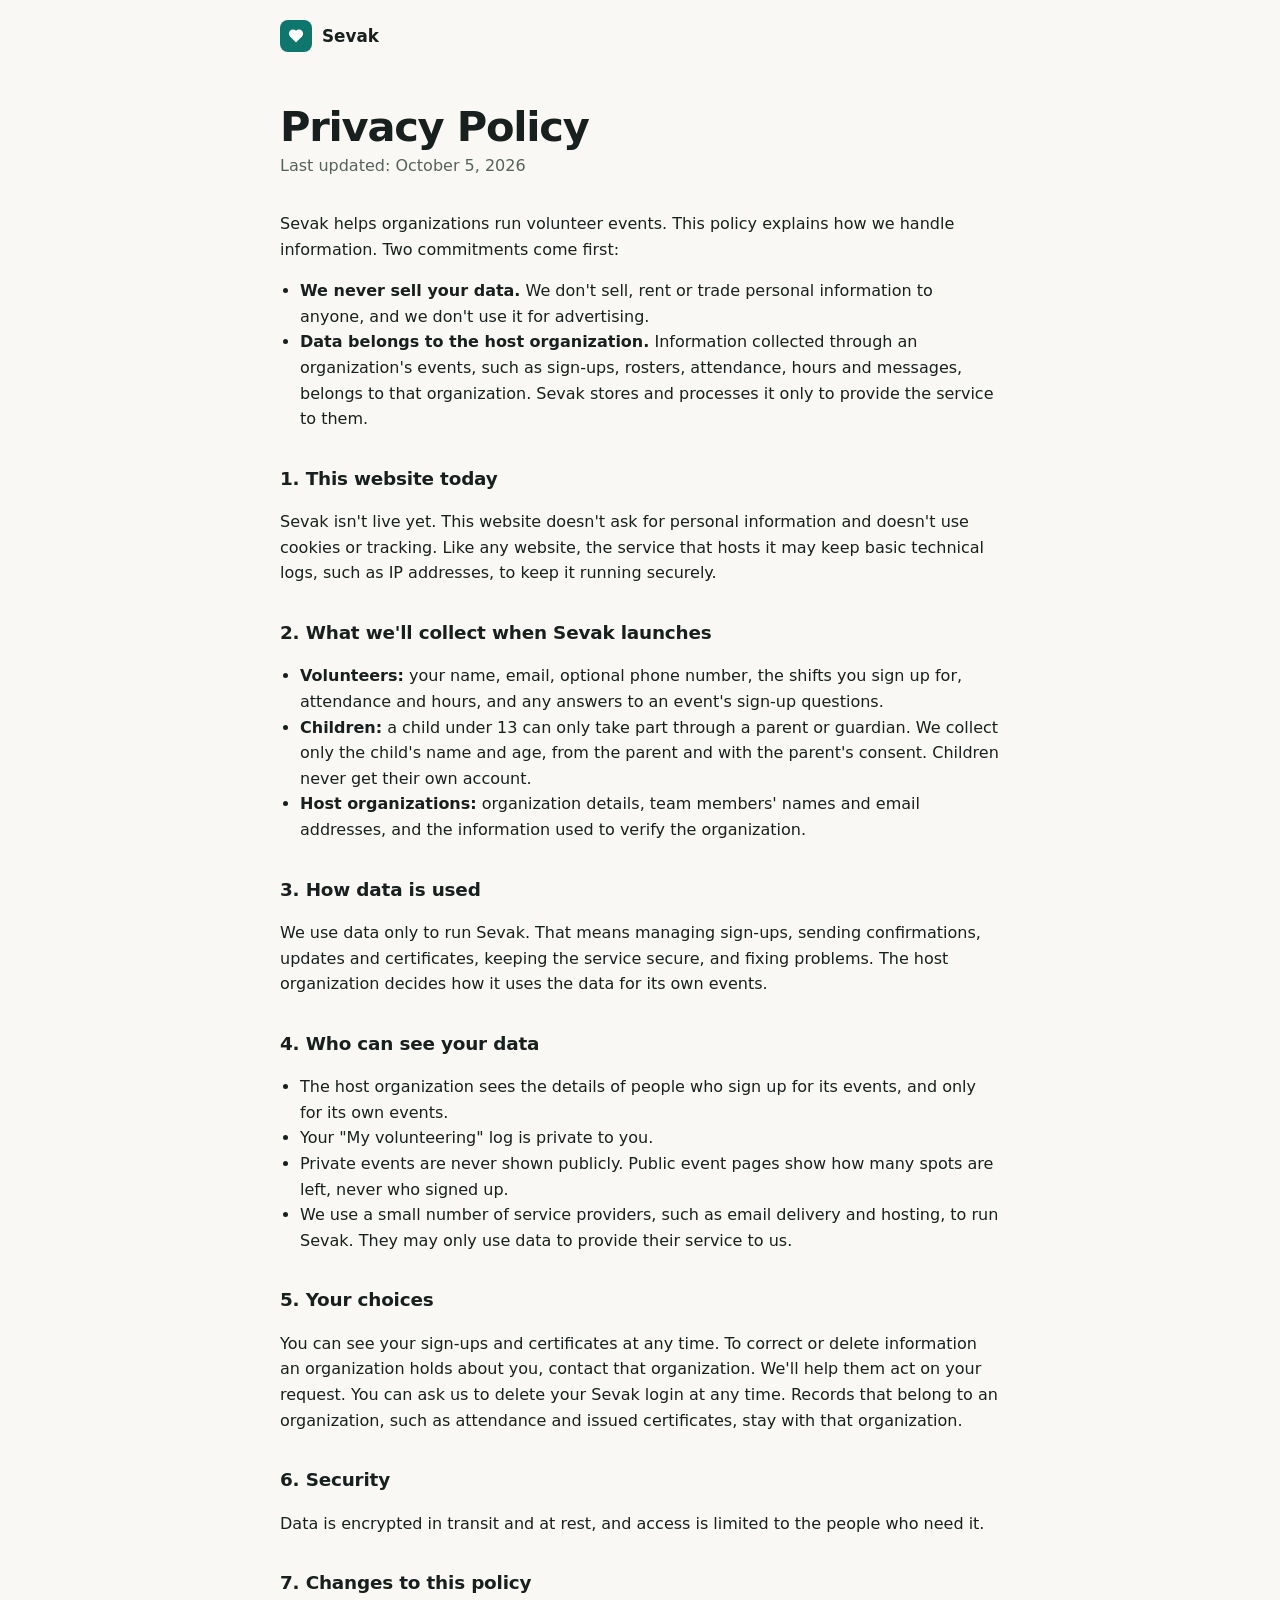
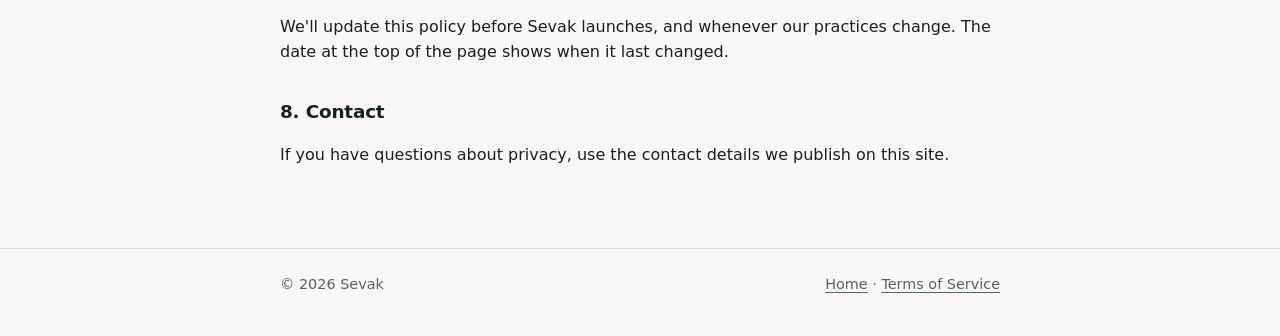
==== privacy.html @ 852b7315 "Add Privacy Policy page and link it from all footers States that data is never sold and that data co" ====
<!doctype html>
<html lang="en">
<head>
  <meta charset="utf-8">
  <meta name="viewport" content="width=device-width, initial-scale=1">
  <title>Privacy Policy · Sevak</title>
  <meta name="description" content="Privacy Policy for Sevak. We never sell your data, and data collected for an event belongs to the organization that hosts it.">
  <meta name="color-scheme" content="light dark">
  <link rel="icon" href="data:image/svg+xml,%3Csvg xmlns='http://www.w3.org/2000/svg' viewBox='0 0 24 24'%3E%3Crect width='24' height='24' rx='6' fill='%230f766e'/%3E%3Cg fill='%23fff' transform='translate(12 12) scale(.78) translate(-12 -12.4)'%3E%3Crect x='8' y='9' width='8' height='8' transform='rotate(45 12 13)'/%3E%3Ccircle cx='9.17' cy='10.17' r='4'/%3E%3Ccircle cx='14.83' cy='10.17' r='4'/%3E%3C/g%3E%3C/svg%3E">
  <style>
    :root {
      --bg: #faf8f4;
      --text: #17201e;
      --muted: #56625e;
      --border: #e5e0d6;
      --primary: #0f766e;
    }
    @media (prefers-color-scheme: dark) {
      :root:not([data-theme="light"]) {
        --bg: #0e1412;
        --text: #e8eeec;
        --muted: #9fb0ab;
        --border: #26322f;
        --primary: #2dd4bf;
      }
    }
    :root[data-theme="dark"] {
      --bg: #0e1412;
      --text: #e8eeec;
      --muted: #9fb0ab;
      --border: #26322f;
      --primary: #2dd4bf;
    }

    *, *::before, *::after { box-sizing: border-box; }

    body {
      margin: 0;
      font-family: ui-sans-serif, system-ui, -apple-system, "Segoe UI", Roboto, "Helvetica Neue", Arial, sans-serif;
      line-height: 1.6;
      color: var(--text);
      background: var(--bg);
      -webkit-font-smoothing: antialiased;
    }

    .container { width: min(720px, 100% - 32px); margin-inline: auto; }

    .site-header { padding-block: 20px; }
    .brand {
      display: inline-flex;
      align-items: center;
      gap: 10px;
      font-weight: 700;
      font-size: 1.05rem;
      color: inherit;
      text-decoration: none;
    }
    .brand svg { width: 32px; height: 32px; flex: none; }

    main { padding-block: 24px 64px; }
    h1 { margin: 0 0 4px; font-size: clamp(2rem, 5vw, 2.6rem); letter-spacing: -0.03em; line-height: 1.1; }
    .updated { margin: 0 0 32px; color: var(--muted); }
    h2 { margin: 32px 0 8px; font-size: 1.15rem; letter-spacing: -0.01em; }
    p, li { color: var(--text); }
    ul { padding-left: 1.25rem; }
    a { color: var(--primary); text-underline-offset: 3px; }

    .site-footer {
      padding-block: 24px 40px;
      border-top: 1px solid var(--border);
      color: var(--muted);
      font-size: 0.9rem;
    }
    .site-footer .container { display: flex; flex-wrap: wrap; justify-content: space-between; gap: 8px 24px; }
    .site-footer a { color: inherit; }
    .site-footer a:hover { color: var(--text); }
  </style>
</head>
<body>
  <header class="site-header">
    <div class="container">
      <a class="brand" href="./">
        <svg viewBox="0 0 24 24" aria-hidden="true">
          <rect width="24" height="24" rx="6" fill="#0f766e"/>
          <g fill="#fff" transform="translate(12 12) scale(.78) translate(-12 -12.4)">
            <rect x="8" y="9" width="8" height="8" transform="rotate(45 12 13)"/>
            <circle cx="9.17" cy="10.17" r="4"/>
            <circle cx="14.83" cy="10.17" r="4"/>
          </g>
        </svg>
        Sevak
      </a>
    </div>
  </header>

  <main class="container">
    <h1>Privacy Policy</h1>
    <p class="updated">Last updated: October 5, 2026</p>

    <p>Sevak helps organizations run volunteer events. This policy explains how we handle information. Two commitments come first:</p>
    <ul>
      <li><strong>We never sell your data.</strong> We don't sell, rent or trade personal information to anyone, and we don't use it for advertising.</li>
      <li><strong>Data belongs to the host organization.</strong> Information collected through an organization's events, such as sign-ups, rosters, attendance, hours and messages, belongs to that organization. Sevak stores and processes it only to provide the service to them.</li>
    </ul>

    <h2>1. This website today</h2>
    <p>Sevak isn't live yet. This website doesn't ask for personal information and doesn't use cookies or tracking. Like any website, the service that hosts it may keep basic technical logs, such as IP addresses, to keep it running securely.</p>

    <h2>2. What we'll collect when Sevak launches</h2>
    <ul>
      <li><strong>Volunteers:</strong> your name, email, optional phone number, the shifts you sign up for, attendance and hours, and any answers to an event's sign-up questions.</li>
      <li><strong>Children:</strong> a child under 13 can only take part through a parent or guardian. We collect only the child's name and age, from the parent and with the parent's consent. Children never get their own account.</li>
      <li><strong>Host organizations:</strong> organization details, team members' names and email addresses, and the information used to verify the organization.</li>
    </ul>

    <h2>3. How data is used</h2>
    <p>We use data only to run Sevak. That means managing sign-ups, sending confirmations, updates and certificates, keeping the service secure, and fixing problems. The host organization decides how it uses the data for its own events.</p>

    <h2>4. Who can see your data</h2>
    <ul>
      <li>The host organization sees the details of people who sign up for its events, and only for its own events.</li>
      <li>Your "My volunteering" log is private to you.</li>
      <li>Private events are never shown publicly. Public event pages show how many spots are left, never who signed up.</li>
      <li>We use a small number of service providers, such as email delivery and hosting, to run Sevak. They may only use data to provide their service to us.</li>
    </ul>

    <h2>5. Your choices</h2>
    <p>You can see your sign-ups and certificates at any time. To correct or delete information an organization holds about you, contact that organization. We'll help them act on your request. You can ask us to delete your Sevak login at any time. Records that belong to an organization, such as attendance and issued certificates, stay with that organization.</p>

    <h2>6. Security</h2>
    <p>Data is encrypted in transit and at rest, and access is limited to the people who need it.</p>

    <h2>7. Changes to this policy</h2>
    <p>We'll update this policy before Sevak launches, and whenever our practices change. The date at the top of the page shows when it last changed.</p>

    <h2>8. Contact</h2>
    <p>If you have questions about privacy, use the contact details we publish on this site.</p>
  </main>

  <footer class="site-footer">
    <div class="container">
      <span>© 2026 Sevak</span>
      <span><a href="./">Home</a> · <a href="terms.html">Terms of Service</a></span>
    </div>
  </footer>
</body>
</html>
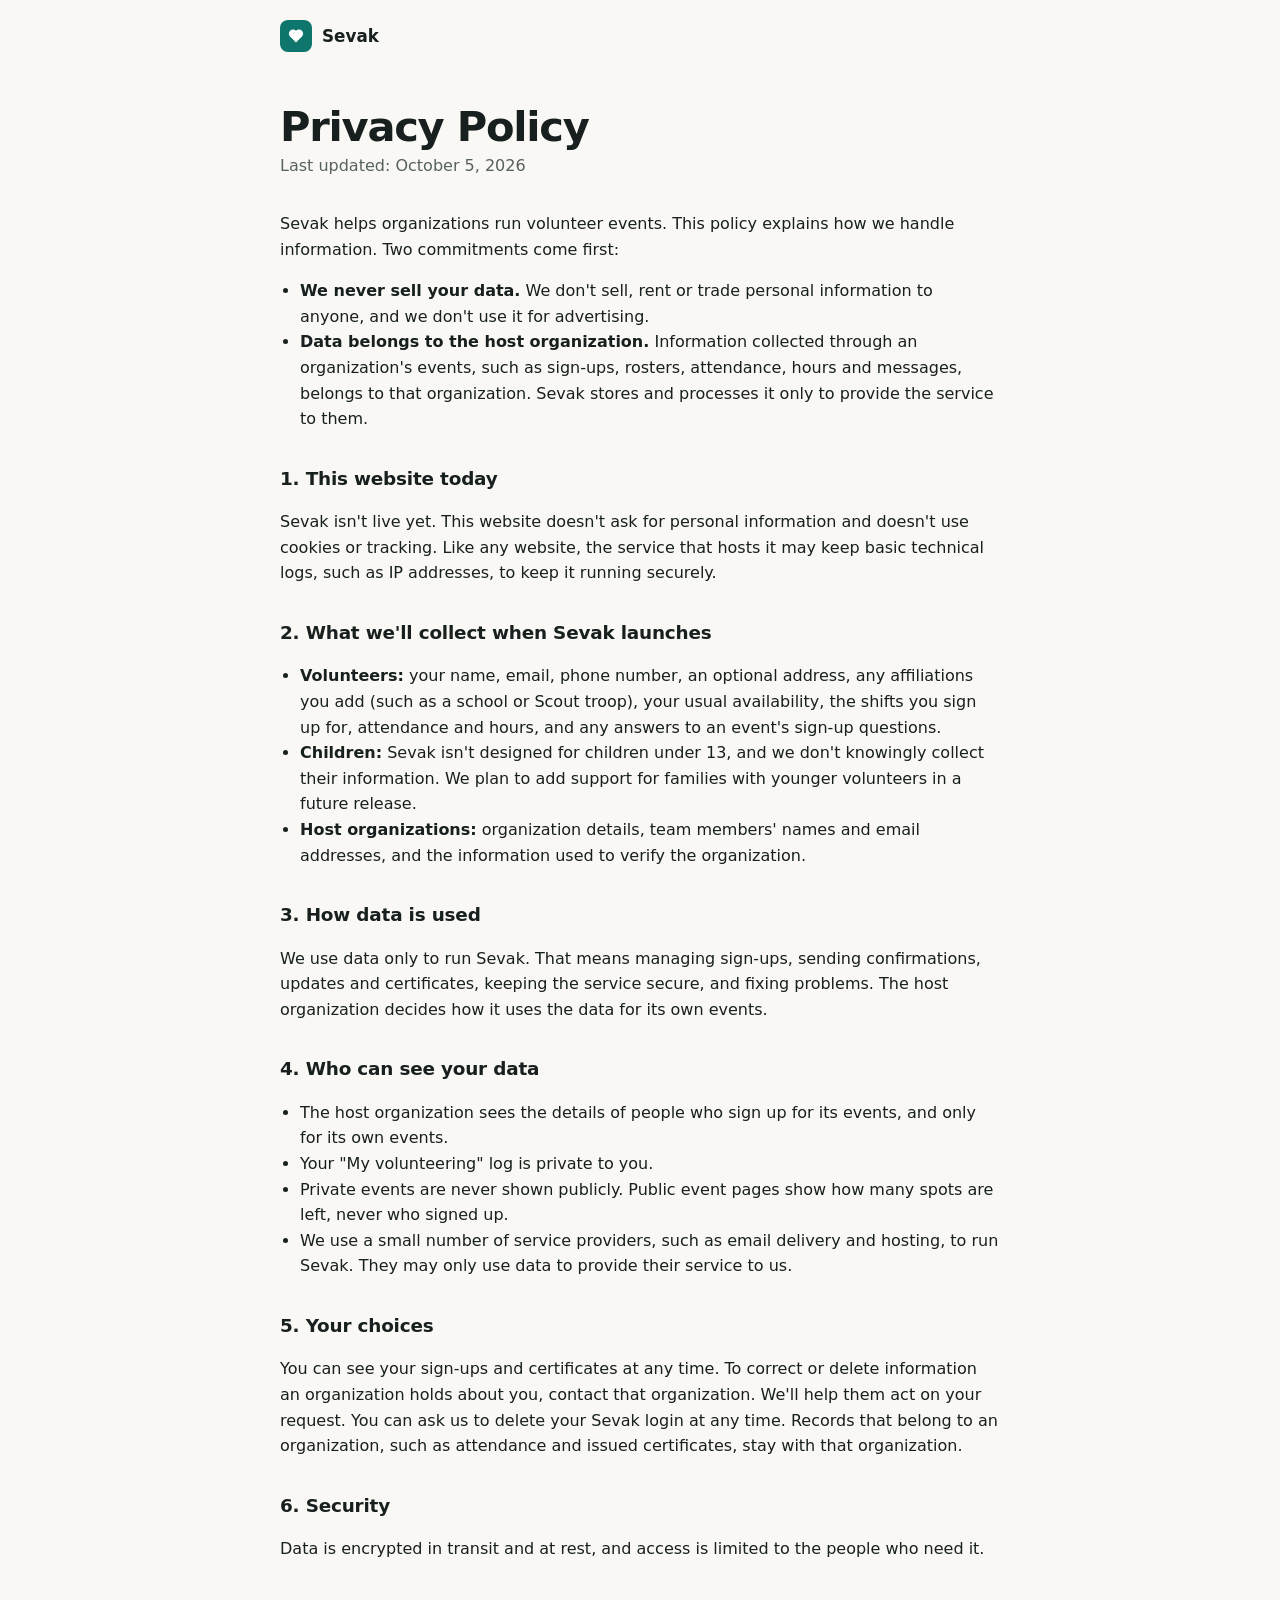
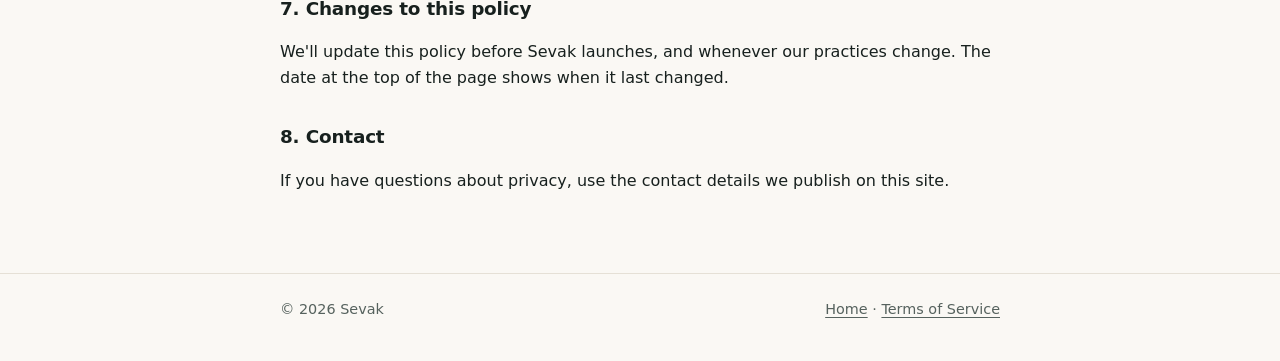
==== commit 25e4432f: "Defer under-age requirements and stop collecting date of birth - Profile: remove date of birth, pare" ====
--- a/privacy.html
+++ b/privacy.html
@@ -108,8 +108,8 @@
 
     <h2>2. What we'll collect when Sevak launches</h2>
     <ul>
-      <li><strong>Volunteers:</strong> your name, email, optional phone number, the shifts you sign up for, attendance and hours, and any answers to an event's sign-up questions.</li>
-      <li><strong>Children:</strong> a child under 13 can only take part through a parent or guardian. We collect only the child's name and age, from the parent and with the parent's consent. Children never get their own account.</li>
+      <li><strong>Volunteers:</strong> your name, email, phone number, an optional address, any affiliations you add (such as a school or Scout troop), your usual availability, the shifts you sign up for, attendance and hours, and any answers to an event's sign-up questions.</li>
+      <li><strong>Children:</strong> Sevak isn't designed for children under 13, and we don't knowingly collect their information. We plan to add support for families with younger volunteers in a future release.</li>
       <li><strong>Host organizations:</strong> organization details, team members' names and email addresses, and the information used to verify the organization.</li>
     </ul>
 
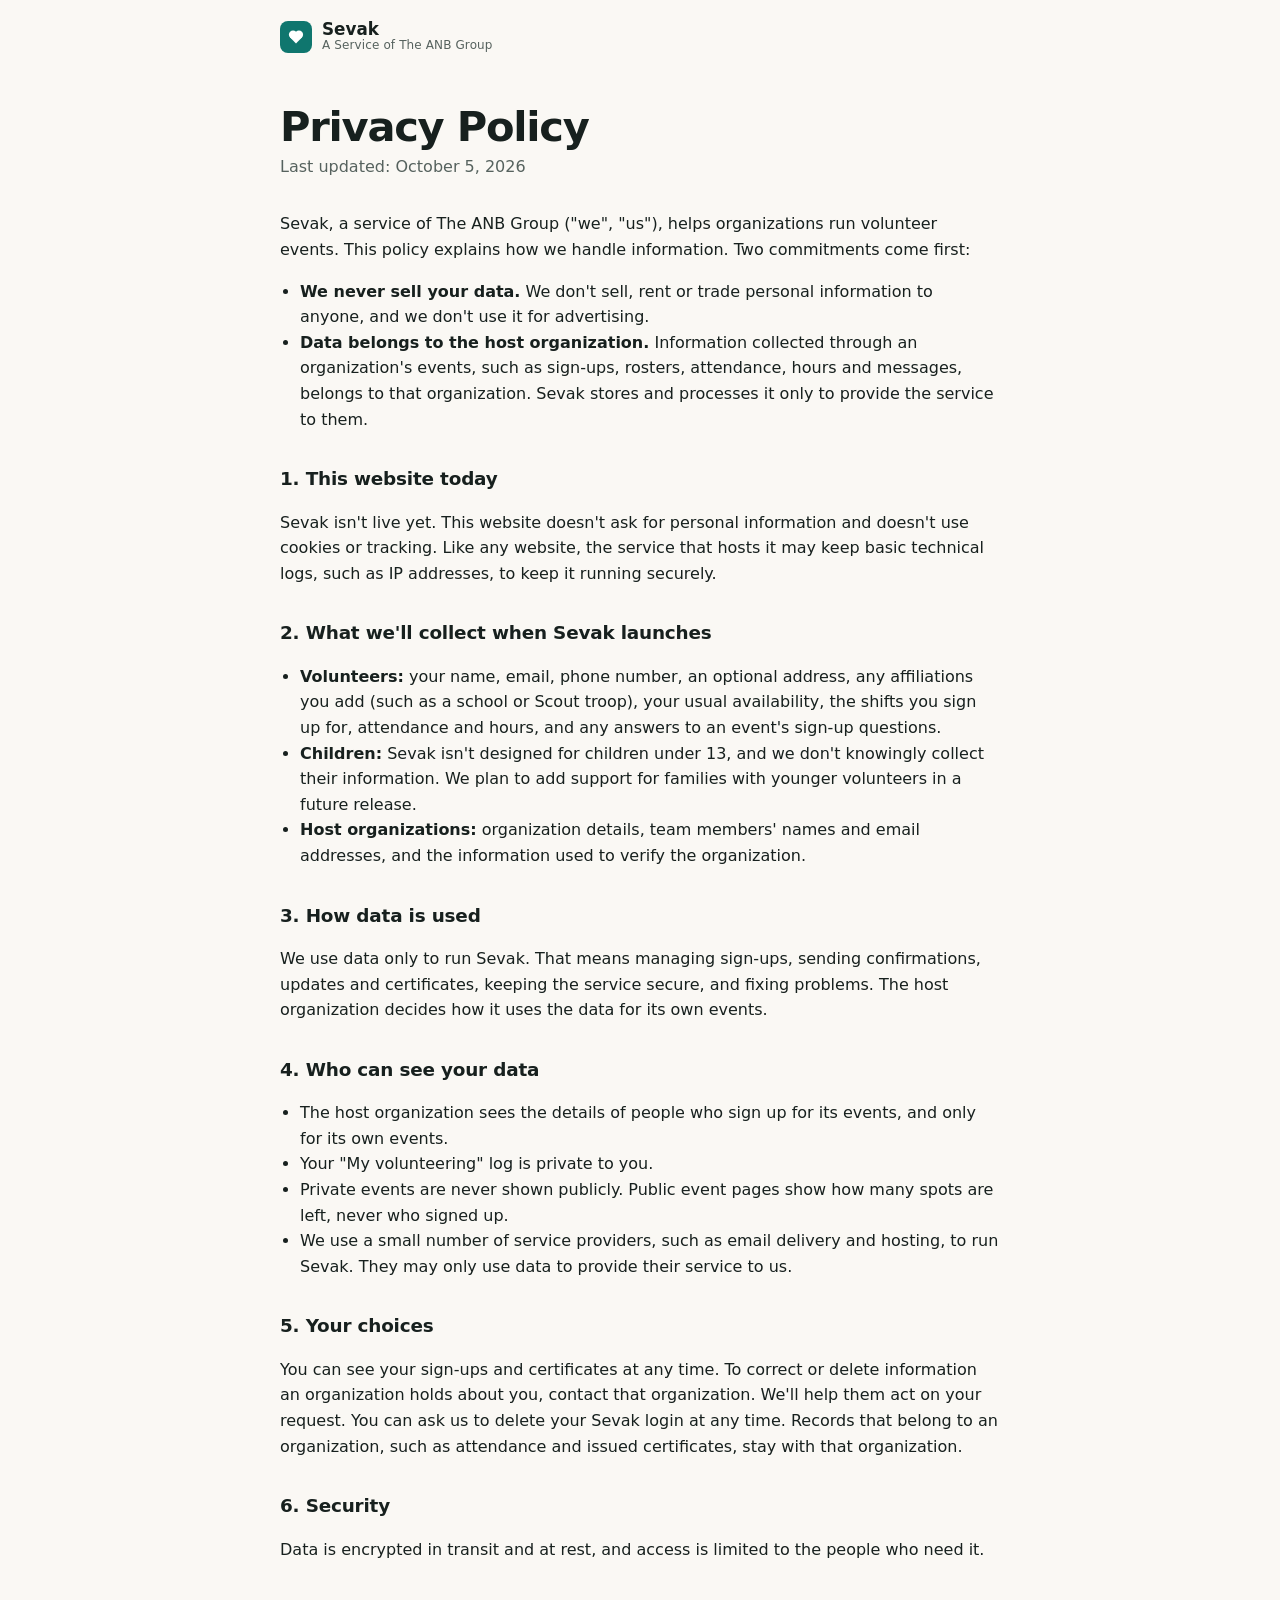
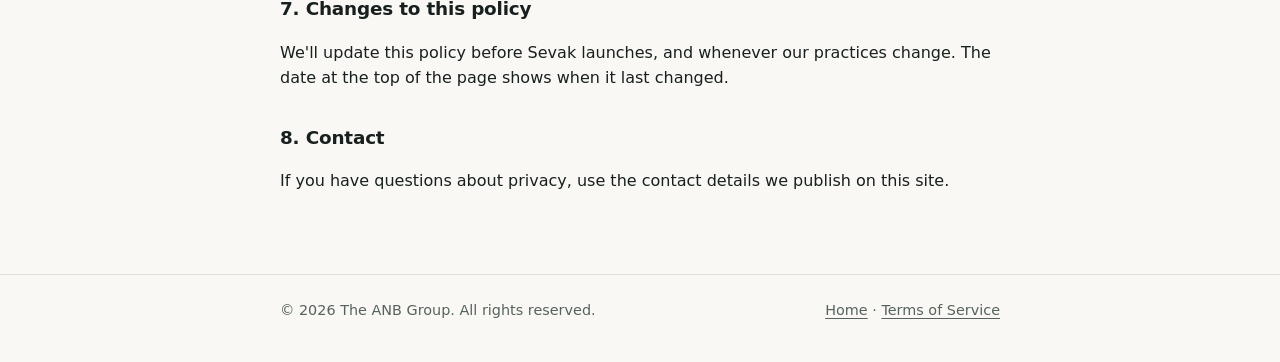
==== commit bf1dc4bb: "Add "A Service of The ANB Group" tagline and ANB Group copyright - Header on every page shows "Sevak" ====
--- a/privacy.html
+++ b/privacy.html
@@ -56,6 +56,9 @@
       text-decoration: none;
     }
     .brand svg { width: 32px; height: 32px; flex: none; }
+    .brand-text { display: flex; flex-direction: column; line-height: 1.15; }
+    .brand-name { font-weight: 700; font-size: 1.05rem; }
+    .brand-tagline { font-weight: 500; font-size: 0.75rem; color: var(--muted); letter-spacing: 0.01em; }
 
     main { padding-block: 24px 64px; }
     h1 { margin: 0 0 4px; font-size: clamp(2rem, 5vw, 2.6rem); letter-spacing: -0.03em; line-height: 1.1; }
@@ -88,7 +91,7 @@
             <circle cx="14.83" cy="10.17" r="4"/>
           </g>
         </svg>
-        Sevak
+        <span class="brand-text"><span class="brand-name">Sevak</span><span class="brand-tagline">A Service of The ANB Group</span></span>
       </a>
     </div>
   </header>
@@ -97,7 +100,7 @@
     <h1>Privacy Policy</h1>
     <p class="updated">Last updated: October 5, 2026</p>
 
-    <p>Sevak helps organizations run volunteer events. This policy explains how we handle information. Two commitments come first:</p>
+    <p>Sevak, a service of The ANB Group ("we", "us"), helps organizations run volunteer events. This policy explains how we handle information. Two commitments come first:</p>
     <ul>
       <li><strong>We never sell your data.</strong> We don't sell, rent or trade personal information to anyone, and we don't use it for advertising.</li>
       <li><strong>Data belongs to the host organization.</strong> Information collected through an organization's events, such as sign-ups, rosters, attendance, hours and messages, belongs to that organization. Sevak stores and processes it only to provide the service to them.</li>
@@ -139,7 +142,7 @@
 
   <footer class="site-footer">
     <div class="container">
-      <span>© 2026 Sevak</span>
+      <span>© 2026 The ANB Group. All rights reserved.</span>
       <span><a href="./">Home</a> · <a href="terms.html">Terms of Service</a></span>
     </div>
   </footer>
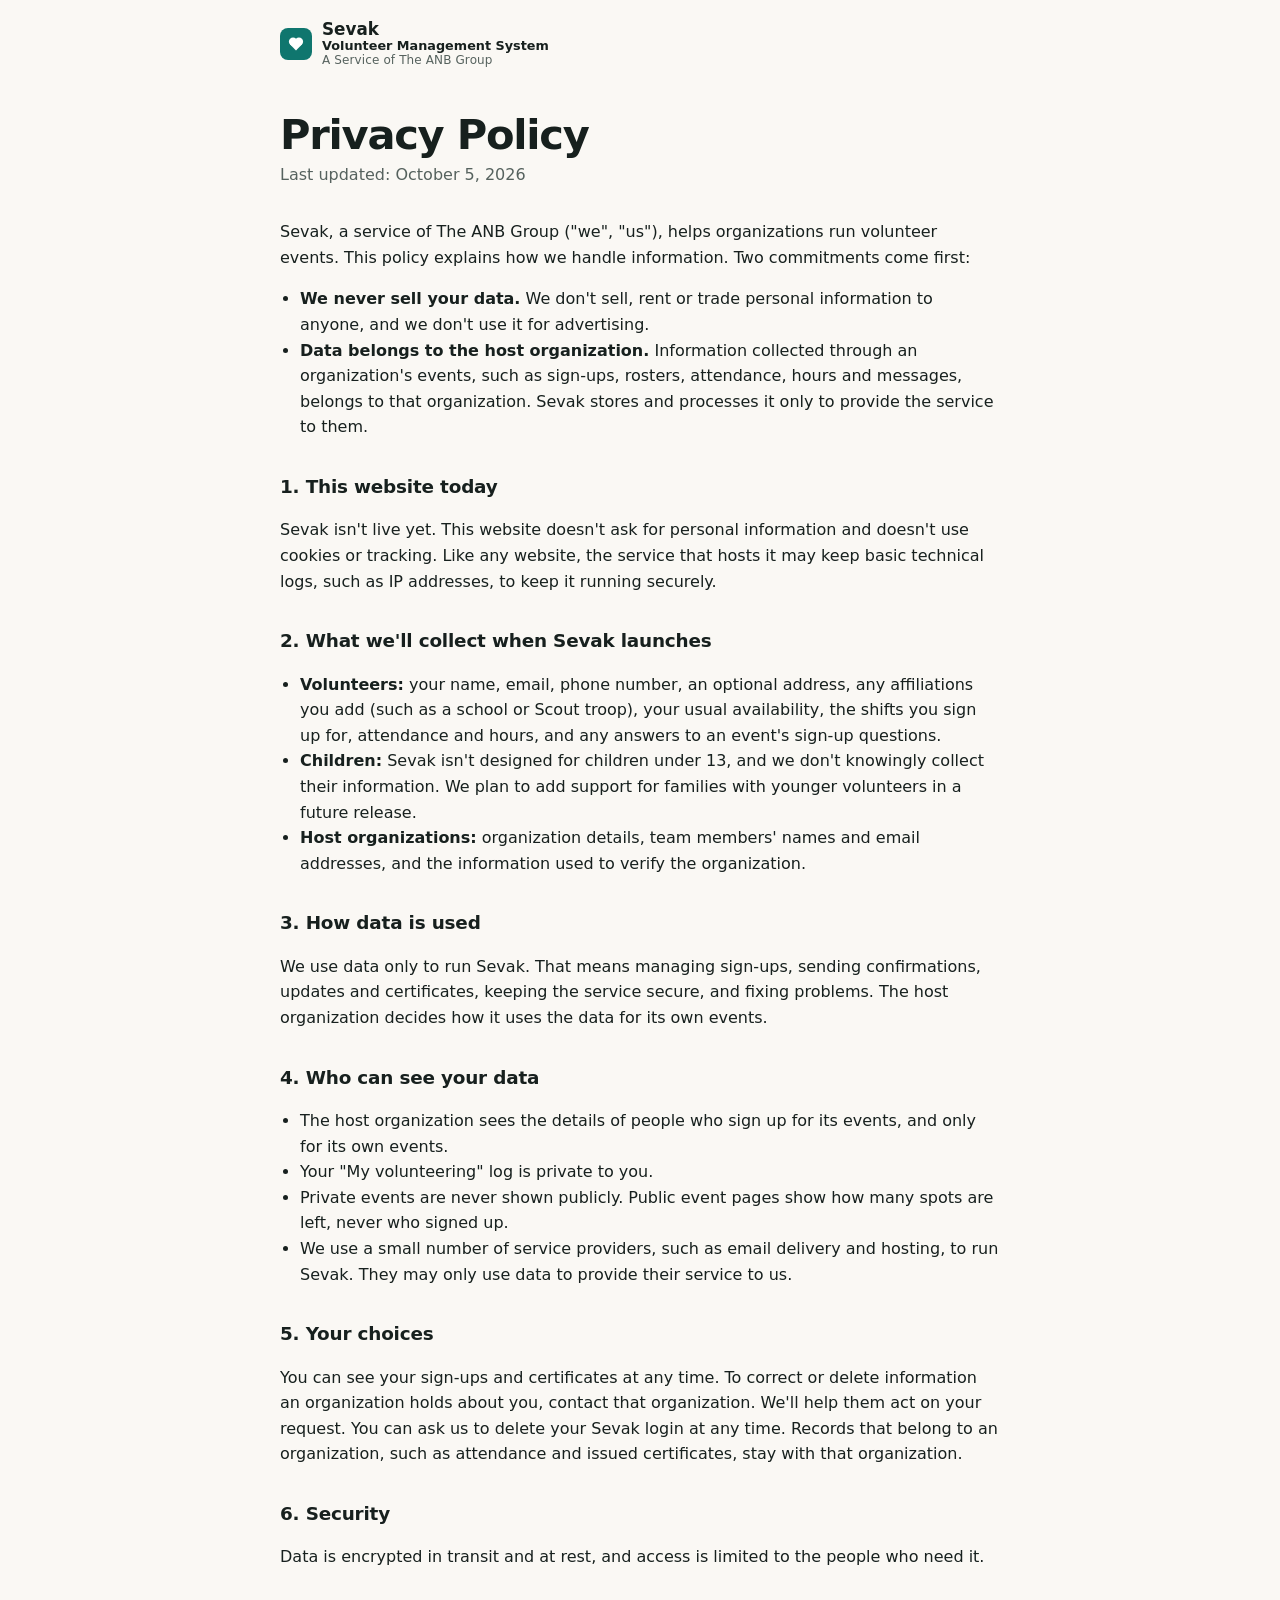
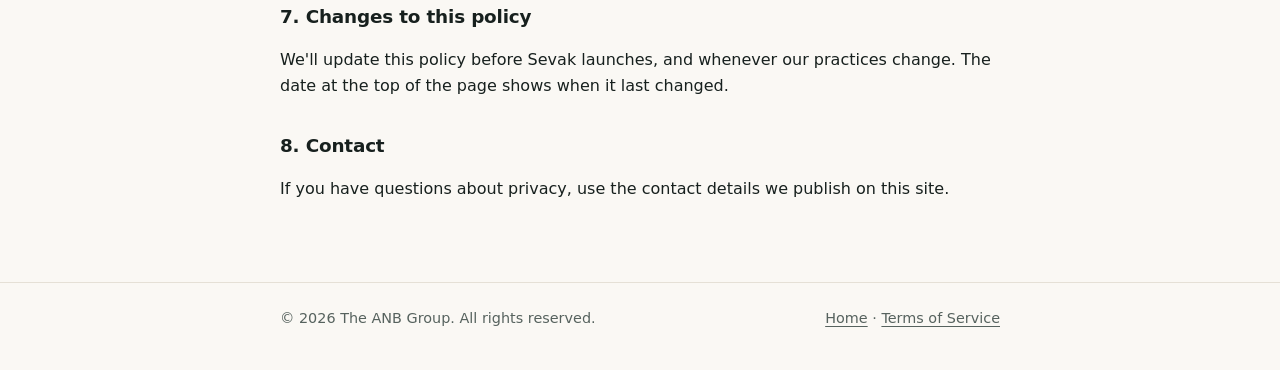
==== commit 446f4719: "Add "Volunteer Management System" under the Sevak title on every page Co-Authored-By: Claude Opus 5." ====
--- a/privacy.html
+++ b/privacy.html
@@ -58,6 +58,7 @@
     .brand svg { width: 32px; height: 32px; flex: none; }
     .brand-text { display: flex; flex-direction: column; line-height: 1.15; }
     .brand-name { font-weight: 700; font-size: 1.05rem; }
+    .brand-subtitle { font-weight: 600; font-size: 0.8rem; }
     .brand-tagline { font-weight: 500; font-size: 0.75rem; color: var(--muted); letter-spacing: 0.01em; }
 
     main { padding-block: 24px 64px; }
@@ -91,7 +92,7 @@
             <circle cx="14.83" cy="10.17" r="4"/>
           </g>
         </svg>
-        <span class="brand-text"><span class="brand-name">Sevak</span><span class="brand-tagline">A Service of The ANB Group</span></span>
+        <span class="brand-text"><span class="brand-name">Sevak</span><span class="brand-subtitle">Volunteer Management System</span><span class="brand-tagline">A Service of The ANB Group</span></span>
       </a>
     </div>
   </header>
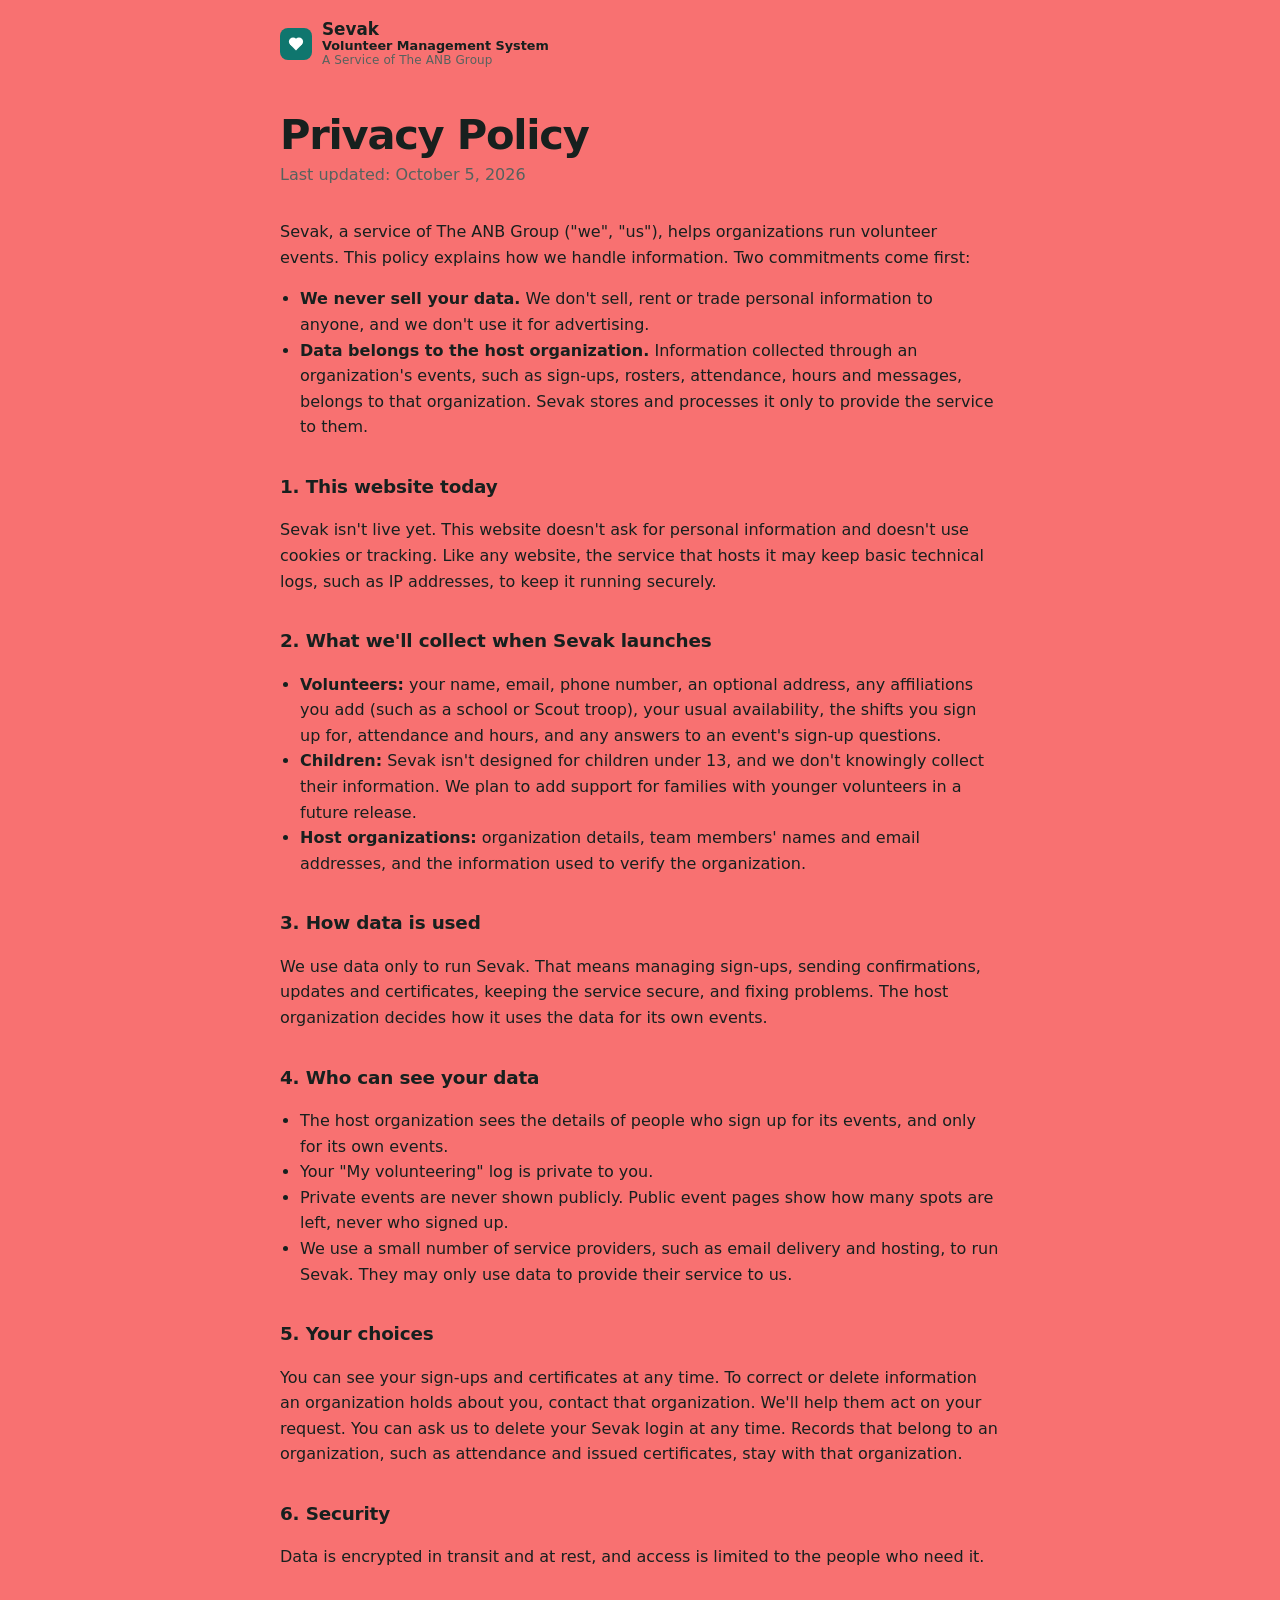
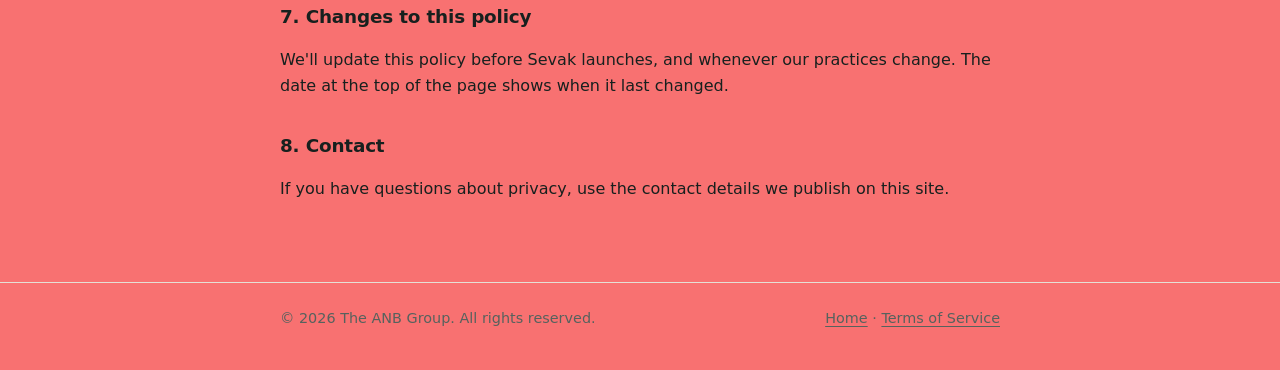
==== commit 6756df96: "Make the page background red Adds a --page-bg token (red in light mode, deep red in dark mode) used " ====
--- a/privacy.html
+++ b/privacy.html
@@ -10,6 +10,7 @@
   <style>
     :root {
       --bg: #faf8f4;
+      --page-bg: #f87171;
       --text: #17201e;
       --muted: #56625e;
       --border: #e5e0d6;
@@ -18,6 +19,7 @@
     @media (prefers-color-scheme: dark) {
       :root:not([data-theme="light"]) {
         --bg: #0e1412;
+        --page-bg: #7f1d1d;
         --text: #e8eeec;
         --muted: #9fb0ab;
         --border: #26322f;
@@ -26,6 +28,7 @@
     }
     :root[data-theme="dark"] {
       --bg: #0e1412;
+      --page-bg: #7f1d1d;
       --text: #e8eeec;
       --muted: #9fb0ab;
       --border: #26322f;
@@ -39,7 +42,7 @@
       font-family: ui-sans-serif, system-ui, -apple-system, "Segoe UI", Roboto, "Helvetica Neue", Arial, sans-serif;
       line-height: 1.6;
       color: var(--text);
-      background: var(--bg);
+      background: var(--page-bg);
       -webkit-font-smoothing: antialiased;
     }
 
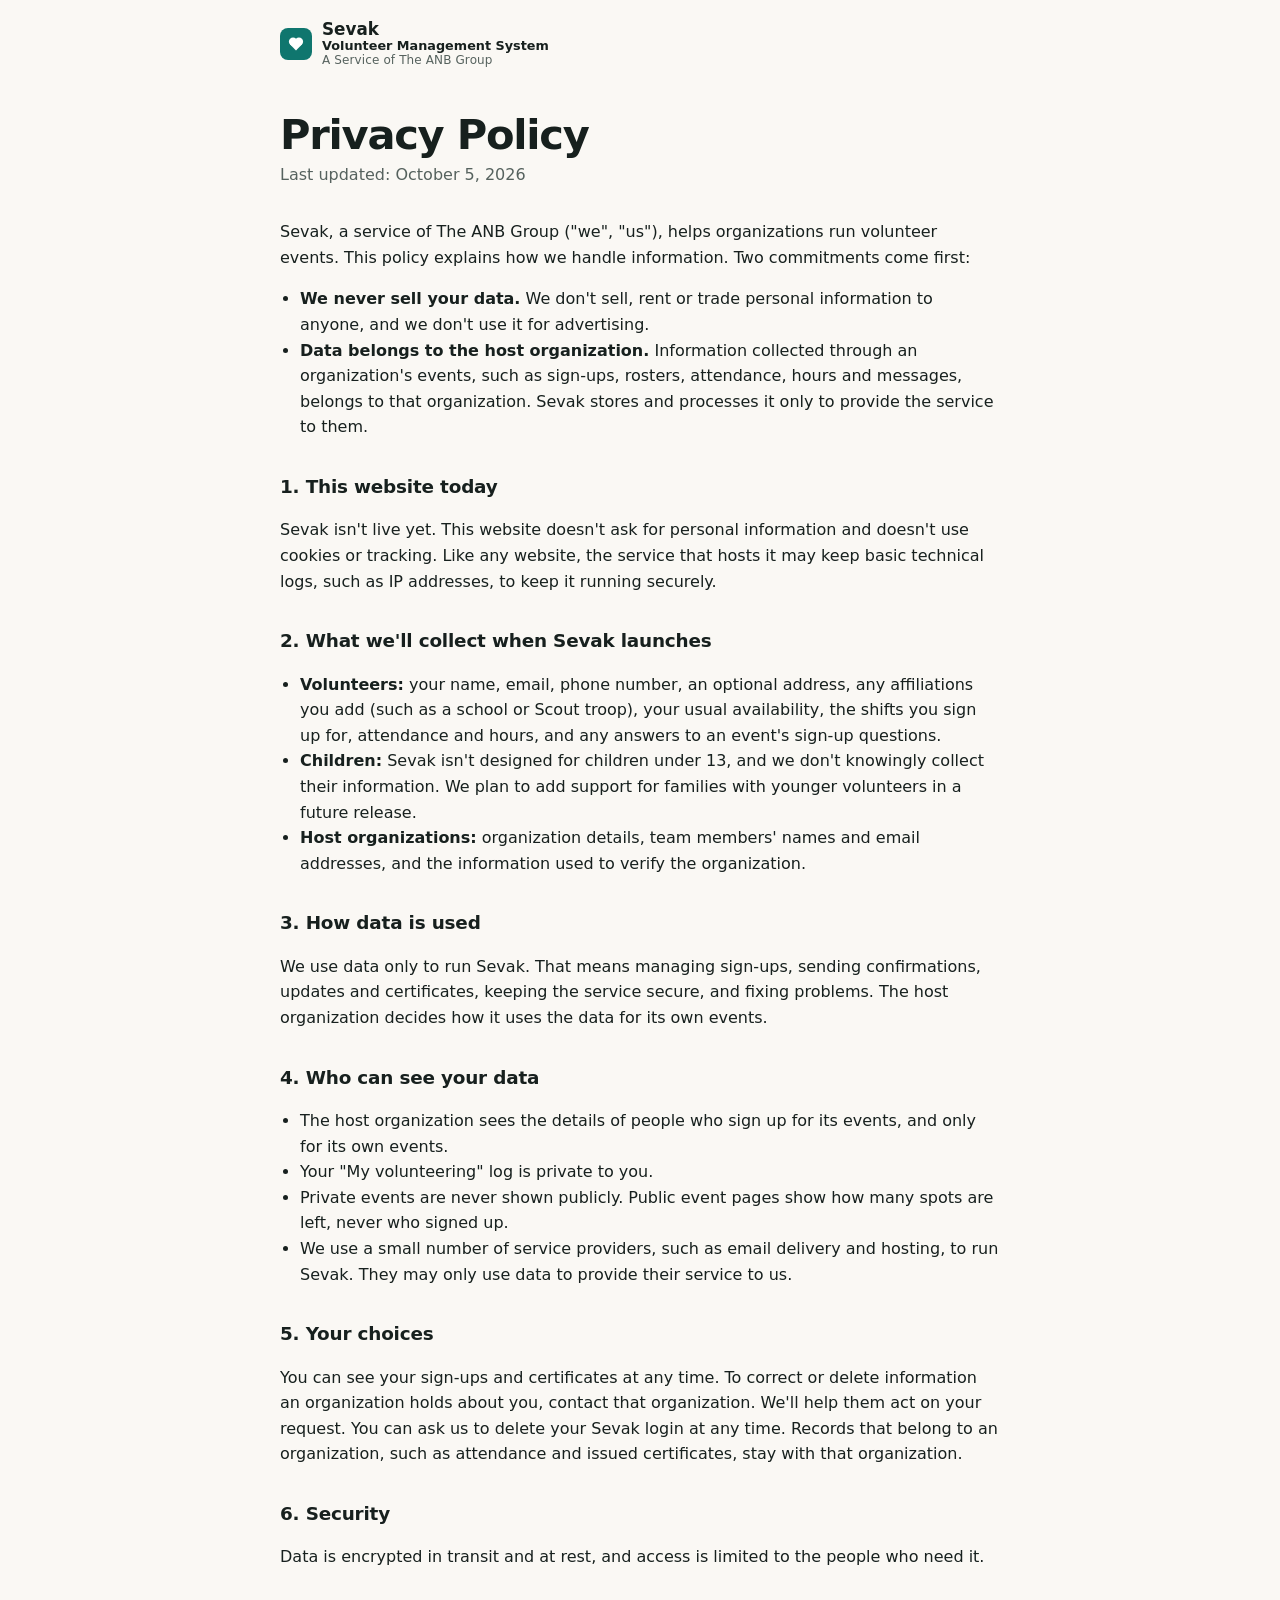
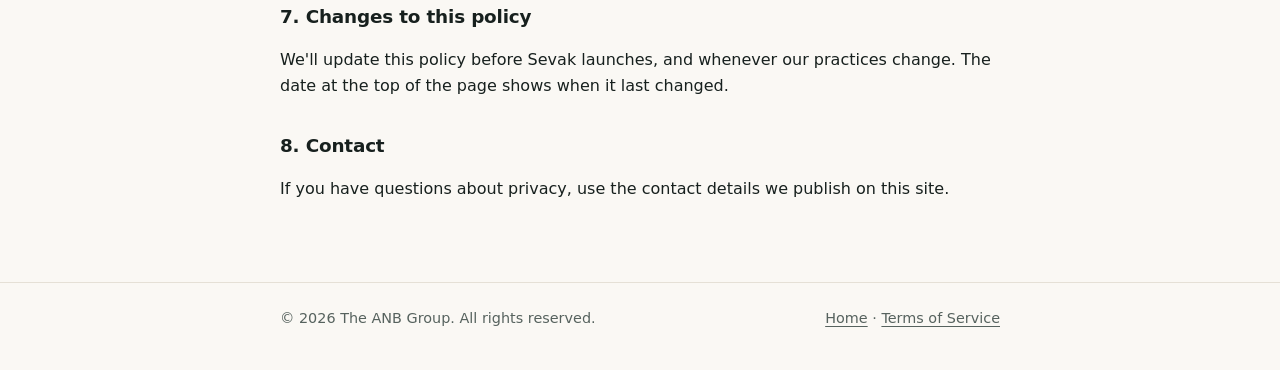
==== commit 08fc2bfd: "Limit the red background to the home page Reverts the shared --page-bg change in app.css, privacy.ht" ====
--- a/privacy.html
+++ b/privacy.html
@@ -10,7 +10,6 @@
   <style>
     :root {
       --bg: #faf8f4;
-      --page-bg: #f87171;
       --text: #17201e;
       --muted: #56625e;
       --border: #e5e0d6;
@@ -19,7 +18,6 @@
     @media (prefers-color-scheme: dark) {
       :root:not([data-theme="light"]) {
         --bg: #0e1412;
-        --page-bg: #7f1d1d;
         --text: #e8eeec;
         --muted: #9fb0ab;
         --border: #26322f;
@@ -28,7 +26,6 @@
     }
     :root[data-theme="dark"] {
       --bg: #0e1412;
-      --page-bg: #7f1d1d;
       --text: #e8eeec;
       --muted: #9fb0ab;
       --border: #26322f;
@@ -42,7 +39,7 @@
       font-family: ui-sans-serif, system-ui, -apple-system, "Segoe UI", Roboto, "Helvetica Neue", Arial, sans-serif;
       line-height: 1.6;
       color: var(--text);
-      background: var(--page-bg);
+      background: var(--bg);
       -webkit-font-smoothing: antialiased;
     }
 
